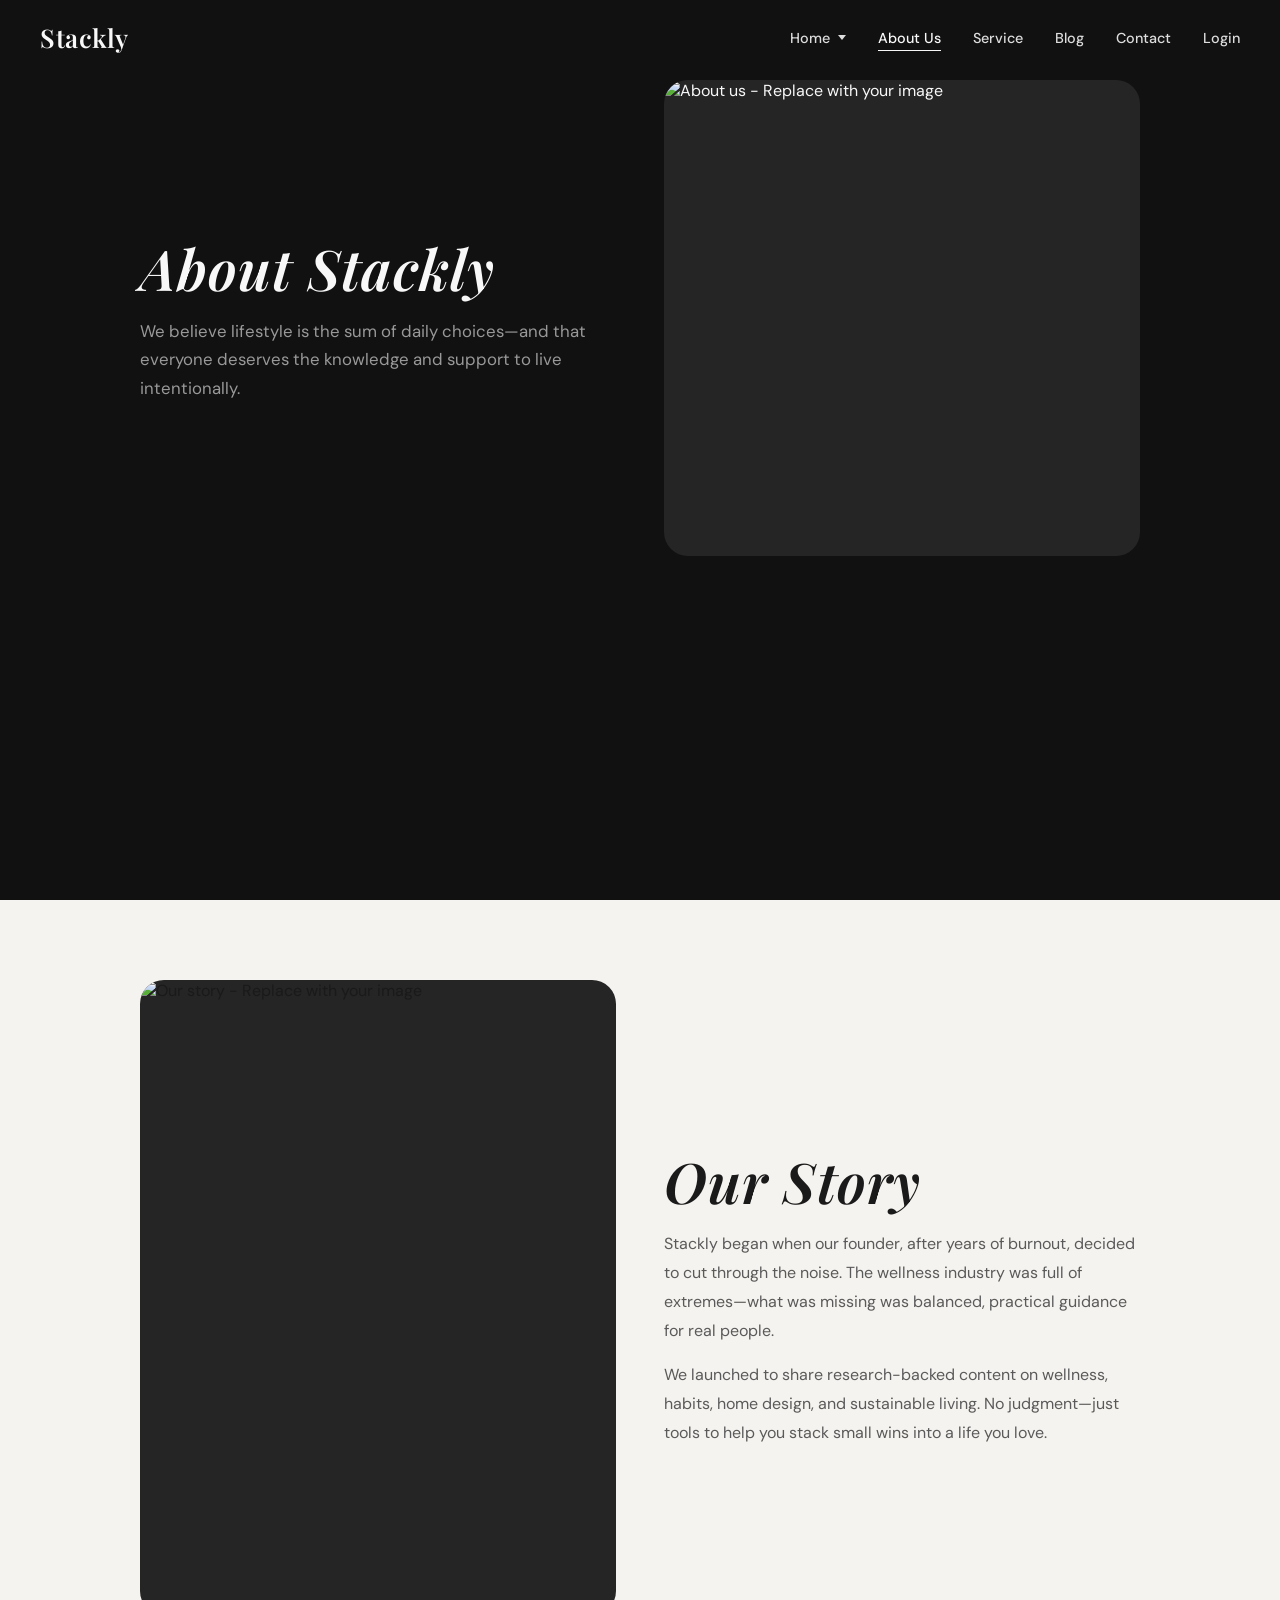
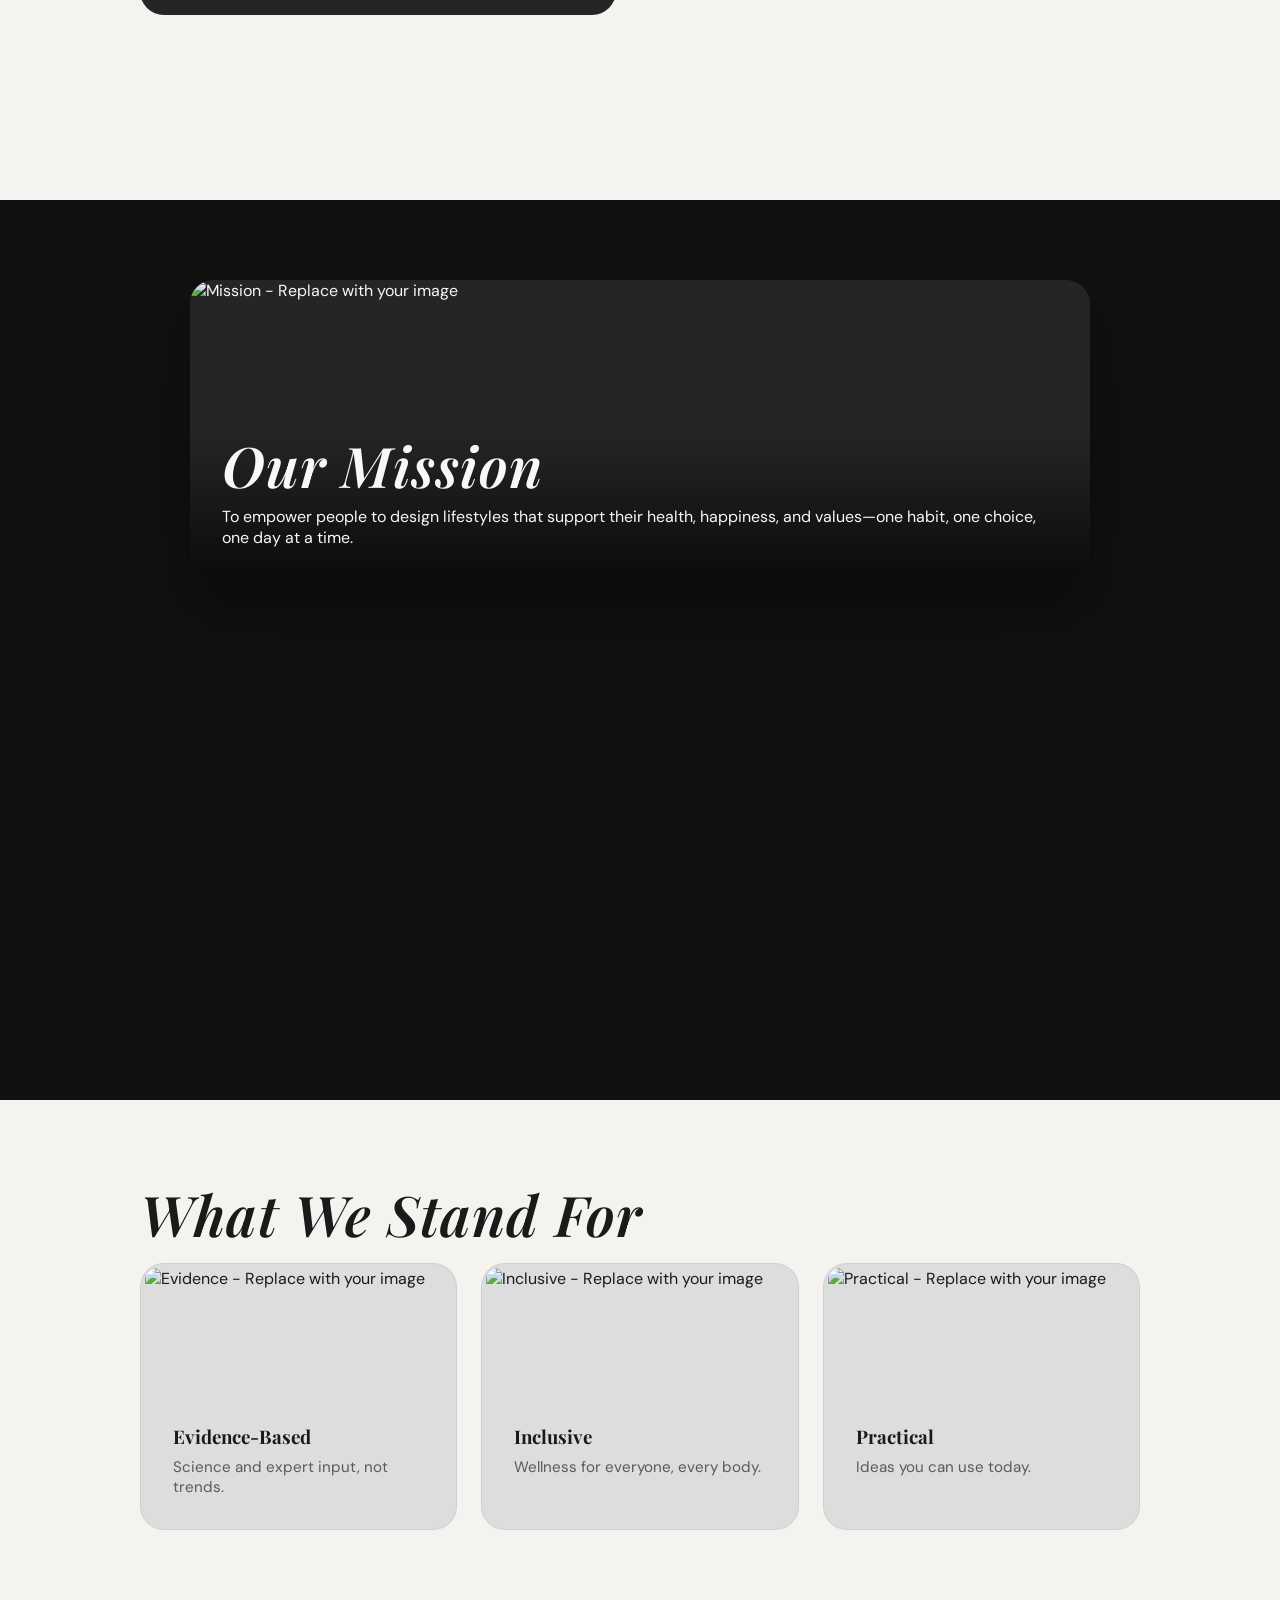
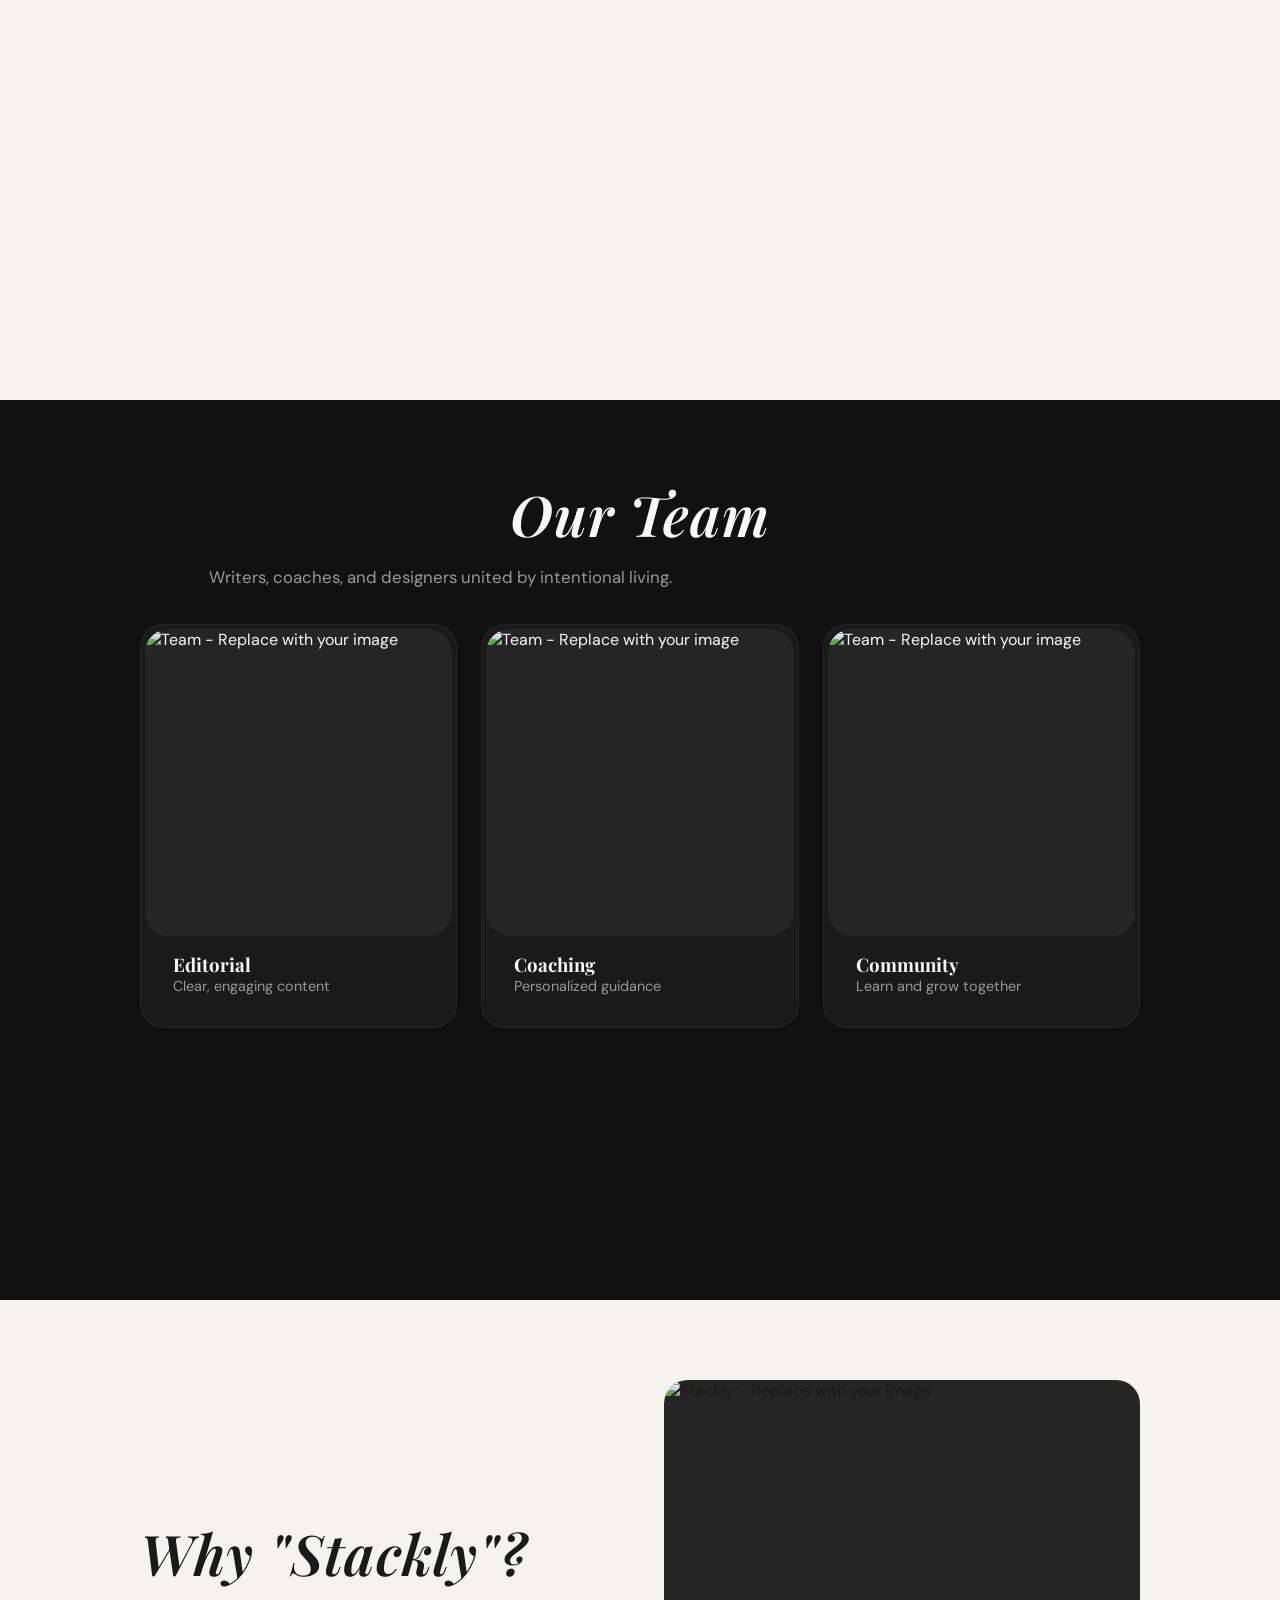
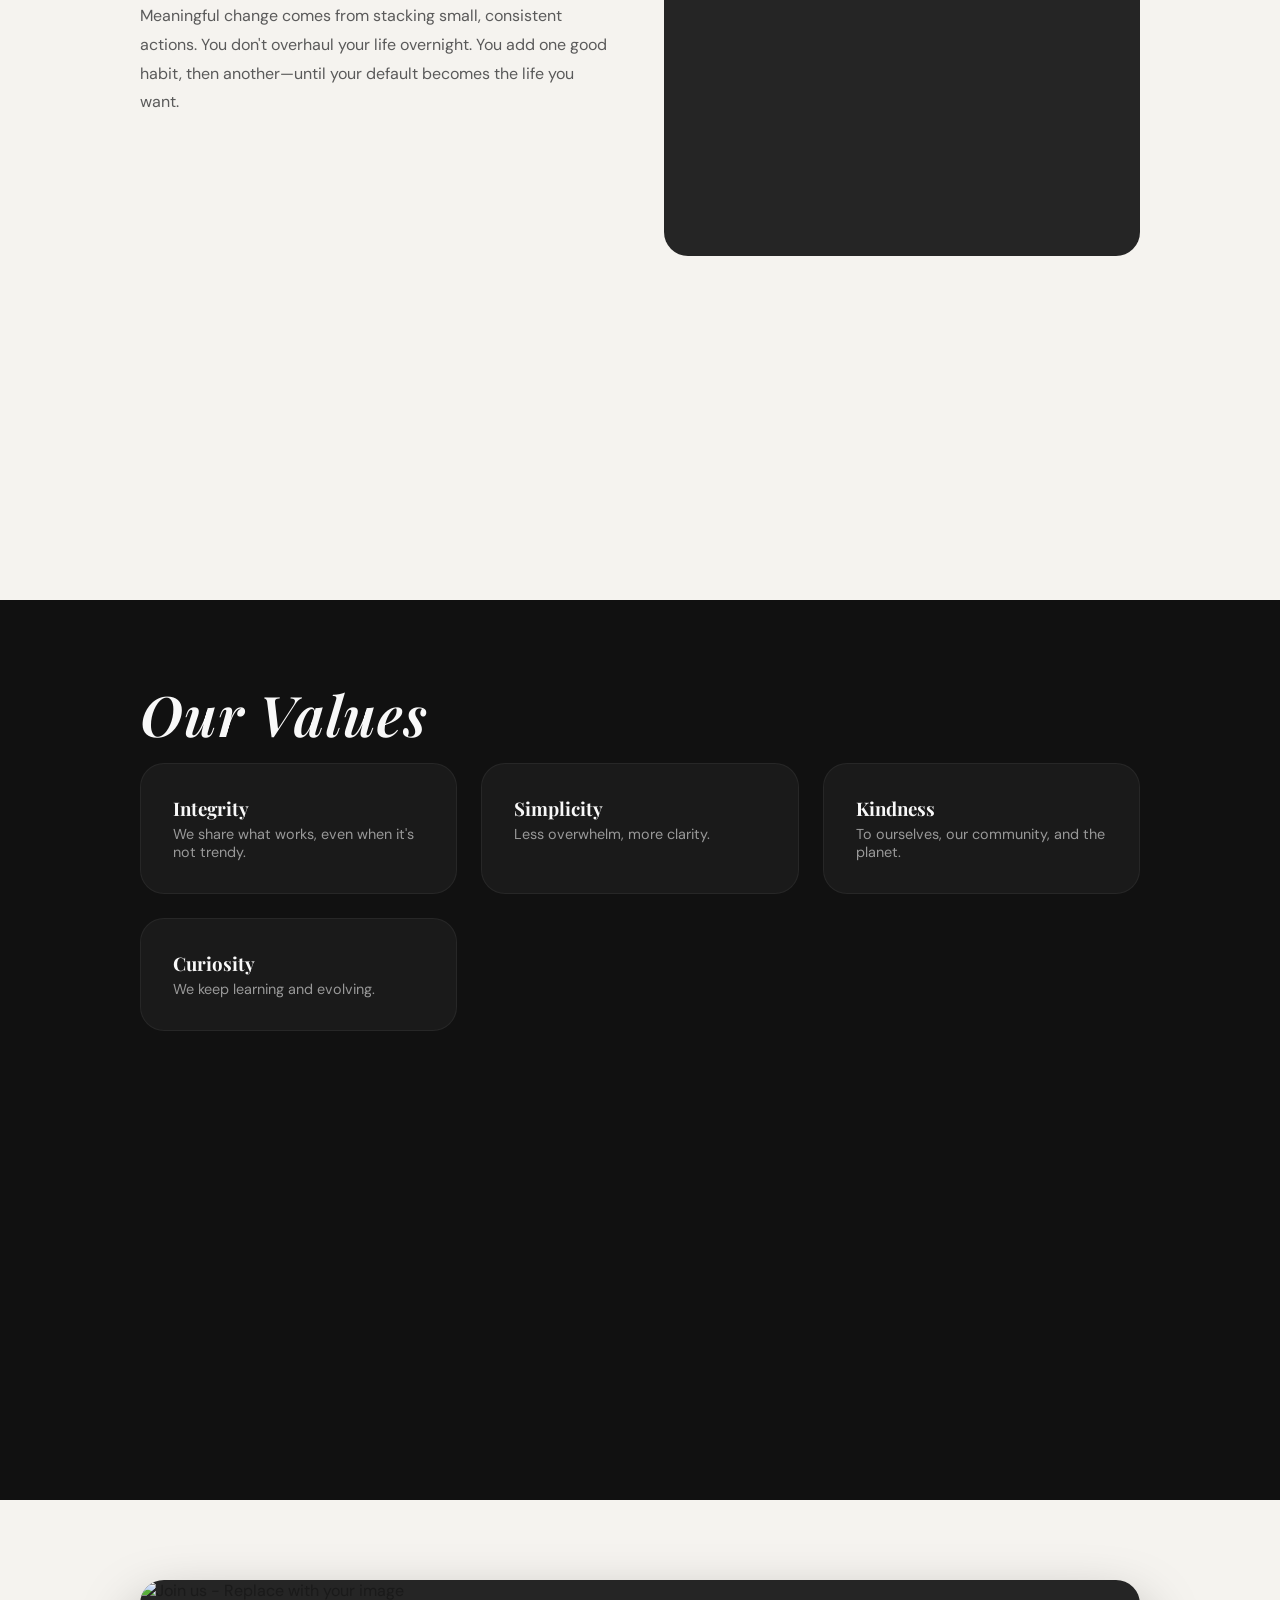
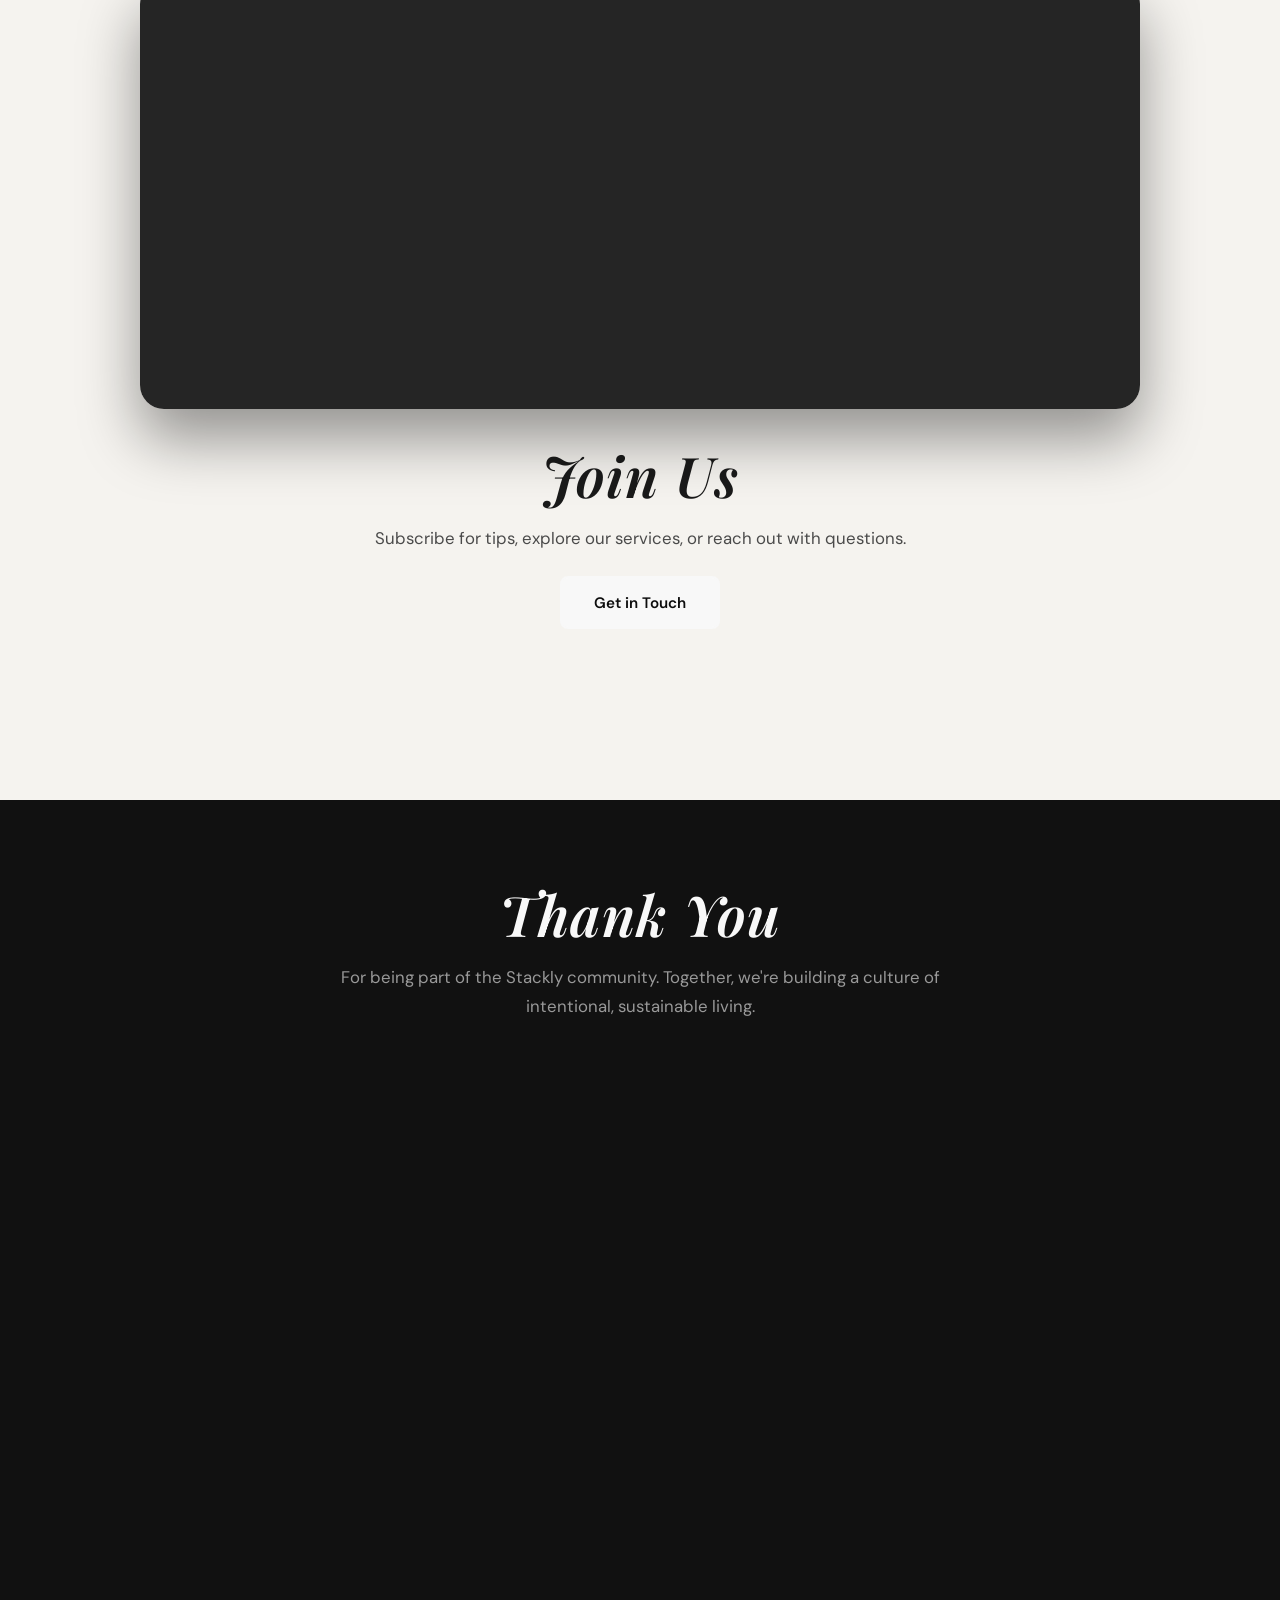
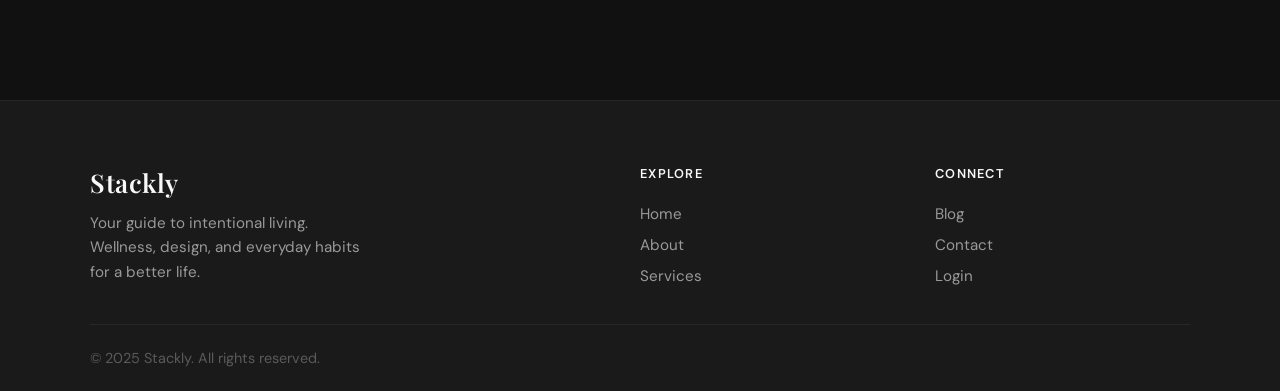
==== about-us.html @ d1541dc6 "first commit" ====
<!DOCTYPE html>
<html lang="en">
<head>
  <meta charset="UTF-8">
  <meta name="viewport" content="width=device-width, initial-scale=1.0">
  <title>About Us - Stackly</title>
  <link rel="stylesheet" href="css/styles.css">
</head>
<body class="page-about">
  <nav class="nav-wrapper">
    <div class="nav-container">
      <a href="index.html" class="logo">Stackly</a>
      <ul class="nav-links">
        <li class="nav-dropdown">
          <a href="index.html" class="dropdown-trigger">Home</a>
          <ul class="dropdown-menu">
            <li><a href="index.html">Home</a></li>
            <li><a href="home2.html">Home 2</a></li>
          </ul>
        </li>
        <li><a href="about-us.html">About Us</a></li>
        <li><a href="service.html">Service</a></li>
        <li><a href="blog.html">Blog</a></li>
        <li><a href="contact.html">Contact</a></li>
        <li><a href="login.html">Login</a></li>
      </ul>
      <div class="menu-toggle"><span></span><span></span><span></span></div>
    </div>
  </nav>

  <main>
    <section class="section-dark">
      <div class="container hero-with-img">
        <div class="reveal">
          <h1 class="section-title">About Stackly</h1>
          <p class="section-subtitle" style="margin-top: 1rem;">We believe lifestyle is the sum of daily choices—and that everyone deserves the knowledge and support to live intentionally.</p>
        </div>
        <div class="img-wrap reveal-right" style="aspect-ratio: 1;">
          <img src="https://picsum.photos/seed/stackly-about-hero/600/600" alt="About us - Replace with your image">
        </div>
      </div>
    </section>

    <section class="section-light">
      <div class="container split-img-left">
        <div class="img-wrap reveal-left" style="aspect-ratio: 3/4;">
          <img src="https://picsum.photos/seed/stackly-story/500/667" alt="Our story - Replace with your image">
        </div>
        <div class="split-content reveal-right">
          <h2 class="section-title">Our Story</h2>
          <p style="color: var(--gray-600); line-height: 1.8; margin-bottom: 1rem;">Stackly began when our founder, after years of burnout, decided to cut through the noise. The wellness industry was full of extremes—what was missing was balanced, practical guidance for real people.</p>
          <p style="color: var(--gray-600); line-height: 1.8;">We launched to share research-backed content on wellness, habits, home design, and sustainable living. No judgment—just tools to help you stack small wins into a life you love.</p>
        </div>
      </div>
    </section>

    <section class="section-dark">
      <div class="container reveal">
        <div class="img-wrap img-overlay featured-img" style="max-width: 900px; margin: 0 auto;">
          <img src="https://picsum.photos/seed/stackly-mission/1000/400" alt="Mission - Replace with your image" style="width: 100%; height: 300px; object-fit: cover;">
          <div class="overlay-text">
            <h2 class="section-title" style="margin-bottom: 0.5rem;">Our Mission</h2>
            <p>To empower people to design lifestyles that support their health, happiness, and values—one habit, one choice, one day at a time.</p>
          </div>
        </div>
      </div>
    </section>

    <section class="section-light">
      <div class="container reveal">
        <h2 class="section-title">What We Stand For</h2>
        <div class="grid stagger">
          <div class="card">
            <div class="card-img" style="height: 140px;"><img src="https://picsum.photos/seed/stackly-evidence/600/220" alt="Evidence - Replace with your image"></div>
            <h3 style="font-family: var(--font-display); margin-bottom: 0.5rem;">Evidence-Based</h3>
            <p style="color: var(--gray-600); font-size: 0.95rem;">Science and expert input, not trends.</p>
          </div>
          <div class="card">
            <div class="card-img" style="height: 140px;"><img src="https://picsum.photos/seed/stackly-inclusive/600/220" alt="Inclusive - Replace with your image"></div>
            <h3 style="font-family: var(--font-display); margin-bottom: 0.5rem;">Inclusive</h3>
            <p style="color: var(--gray-600); font-size: 0.95rem;">Wellness for everyone, every body.</p>
          </div>
          <div class="card">
            <div class="card-img" style="height: 140px;"><img src="https://picsum.photos/seed/stackly-practical/600/220" alt="Practical - Replace with your image"></div>
            <h3 style="font-family: var(--font-display); margin-bottom: 0.5rem;">Practical</h3>
            <p style="color: var(--gray-600); font-size: 0.95rem;">Ideas you can use today.</p>
          </div>
        </div>
      </div>
    </section>

    <section class="section-dark">
      <div class="container reveal">
        <h2 class="section-title" style="text-align: center;">Our Team</h2>
        <p class="section-subtitle" style="margin-bottom: 2rem; text-align: center;">Writers, coaches, and designers united by intentional living.</p>
        <div class="grid stagger">
          <div class="card">
            <div class="img-wrap" style="aspect-ratio: 1; margin: -1.75rem -1.75rem 1rem -1.75rem;"><img src="https://picsum.photos/seed/stackly-team1/400/400" alt="Team - Replace with your image"></div>
            <h3 style="font-family: var(--font-display);">Editorial</h3>
            <p style="color: var(--gray-400); font-size: 0.9rem;">Clear, engaging content</p>
          </div>
          <div class="card">
            <div class="img-wrap" style="aspect-ratio: 1; margin: -1.75rem -1.75rem 1rem -1.75rem;"><img src="https://picsum.photos/seed/stackly-team2/400/400" alt="Team - Replace with your image"></div>
            <h3 style="font-family: var(--font-display);">Coaching</h3>
            <p style="color: var(--gray-400); font-size: 0.9rem;">Personalized guidance</p>
          </div>
          <div class="card">
            <div class="img-wrap" style="aspect-ratio: 1; margin: -1.75rem -1.75rem 1rem -1.75rem;"><img src="https://picsum.photos/seed/stackly-team3/400/400" alt="Team - Replace with your image"></div>
            <h3 style="font-family: var(--font-display);">Community</h3>
            <p style="color: var(--gray-400); font-size: 0.9rem;">Learn and grow together</p>
          </div>
        </div>
      </div>
    </section>

    <section class="section-light">
      <div class="container split-img-right">
        <div class="reveal-left">
          <h2 class="section-title">Why "Stackly"?</h2>
          <p style="color: var(--gray-600); line-height: 1.8;">Meaningful change comes from stacking small, consistent actions. You don't overhaul your life overnight. You add one good habit, then another—until your default becomes the life you want.</p>
        </div>
        <div class="img-wrap reveal-right" style="aspect-ratio: 1;">
          <img src="https://picsum.photos/seed/stackly-name/500/500" alt="Stackly - Replace with your image">
        </div>
      </div>
    </section>

    <section class="section-dark">
      <div class="container reveal">
        <h2 class="section-title">Our Values</h2>
        <div class="grid stagger">
          <div class="card reveal-scale"><h3 style="font-family: var(--font-display); margin-bottom: 0.25rem;">Integrity</h3><p style="color: var(--gray-400); font-size: 0.9rem;">We share what works, even when it's not trendy.</p></div>
          <div class="card reveal-scale"><h3 style="font-family: var(--font-display); margin-bottom: 0.25rem;">Simplicity</h3><p style="color: var(--gray-400); font-size: 0.9rem;">Less overwhelm, more clarity.</p></div>
          <div class="card reveal-scale"><h3 style="font-family: var(--font-display); margin-bottom: 0.25rem;">Kindness</h3><p style="color: var(--gray-400); font-size: 0.9rem;">To ourselves, our community, and the planet.</p></div>
          <div class="card reveal-scale"><h3 style="font-family: var(--font-display); margin-bottom: 0.25rem;">Curiosity</h3><p style="color: var(--gray-400); font-size: 0.9rem;">We keep learning and evolving.</p></div>
        </div>
      </div>
    </section>

    <section class="section-light">
      <div class="container reveal">
        <div class="img-wrap featured-img reveal-scale" style="aspect-ratio: 21/9; margin-bottom: 2rem;">
          <img src="https://picsum.photos/seed/stackly-join/1200/500" alt="Join us - Replace with your image">
        </div>
        <h2 class="section-title" style="text-align: center;">Join Us</h2>
        <p class="section-subtitle" style="margin: 1rem auto 1.5rem; text-align: center;">Subscribe for tips, explore our services, or reach out with questions.</p>
        <div style="text-align: center;"><a href="contact.html" class="btn btn-primary anim-float">Get in Touch</a></div>
      </div>
    </section>

    <section class="section-dark">
      <div class="container reveal" style="text-align: center;">
        <h2 class="section-title">Thank You</h2>
        <p class="section-subtitle" style="margin: 1rem auto;">For being part of the Stackly community. Together, we're building a culture of intentional, sustainable living.</p>
      </div>
    </section>
  </main>

  <footer>
    <div class="footer-grid">
      <div class="footer-brand"><a href="index.html" class="logo">Stackly</a><p>Your guide to intentional living. Wellness, design, and everyday habits for a better life.</p></div>
      <div class="footer-links"><h4>Explore</h4><ul><li><a href="index.html">Home</a></li><li><a href="about-us.html">About</a></li><li><a href="service.html">Services</a></li></ul></div>
      <div class="footer-links"><h4>Connect</h4><ul><li><a href="blog.html">Blog</a></li><li><a href="contact.html">Contact</a></li><li><a href="login.html">Login</a></li></ul></div>
    </div>
    <div class="footer-bottom">&copy; 2025 Stackly. All rights reserved.</div>
  </footer>
  <script src="js/main.js"></script>
</body>
</html>
---- css/styles.css ----
/* Stackly Lifestyle - Black & White Theme */

@import url('https://fonts.googleapis.com/css2?family=DM+Sans:opsz,wght@9..40,300;9..40,400;9..40,500;9..40,600;9..40,700&family=Playfair+Display:wght@400;500;600;700&display=swap');

:root {
  --black: #0d0d0d;
  --white: #f8f8f8;
  --gray-900: #1a1a1a;
  --gray-800: #252525;
  --gray-600: #5a5a5a;
  --gray-400: #999;
  --gray-200: #ddd;
  --font-display: 'Playfair Display', serif;
  --font-body: 'DM Sans', sans-serif;
}

*, *::before, *::after { margin: 0; padding: 0; box-sizing: border-box; }
html { scroll-behavior: smooth; }
body { font-family: var(--font-body); background: var(--black); color: var(--white); overflow-x: hidden; }

/* Navigation */
.nav-wrapper {
  position: fixed;
  top: 0; left: 0; right: 0;
  z-index: 1000;
  padding: 1.25rem 2rem;
  transition: all 0.4s ease;
  background: transparent;
}
.nav-wrapper.scrolled { background: rgba(13,13,13,0.95); backdrop-filter: blur(16px); border-bottom: 1px solid rgba(255,255,255,0.06); }
.nav-container { max-width: 1200px; margin: 0 auto; display: flex; justify-content: space-between; align-items: center; }
.logo { font-family: var(--font-display); font-size: 1.6rem; font-weight: 600; color: var(--white); text-decoration: none; letter-spacing: 0.02em; }
.nav-links { display: flex; gap: 2rem; list-style: none; }
.nav-links { align-items: center; }
.nav-links > li { position: relative; }
.nav-links a { color: var(--gray-200); text-decoration: none; font-size: 0.9rem; font-weight: 500; position: relative; transition: color 0.3s; display: inline-flex; align-items: center; gap: 0.3rem; }
.nav-links a:hover, .nav-links a.active { color: var(--white); }
.nav-links > li > a:not(.dropdown-trigger)::after { content: ''; position: absolute; bottom: -4px; left: 0; width: 0; height: 1px; background: var(--white); transition: width 0.3s; }
.nav-links > li > a:not(.dropdown-trigger):hover::after, .nav-links > li > a:not(.dropdown-trigger).active::after { width: 100%; }
.dropdown-trigger::after { content: ''; width: 0; height: 0; border-left: 4px solid transparent; border-right: 4px solid transparent; border-top: 5px solid currentColor; margin-left: 0.2rem; flex-shrink: 0; }
.nav-dropdown .dropdown-menu { position: absolute; top: 100%; left: 0; margin-top: 0.5rem; min-width: 160px; background: var(--gray-900); border-radius: 8px; border: 1px solid rgba(255,255,255,0.08); padding: 0.5rem 0; list-style: none; opacity: 0; visibility: hidden; transform: translateY(-10px); transition: all 0.3s ease; }
.nav-dropdown:hover .dropdown-menu { opacity: 1; visibility: visible; transform: translateY(0); }
.nav-dropdown .dropdown-menu a { padding: 0.6rem 1.25rem; display: block; white-space: nowrap; }
.nav-dropdown .dropdown-menu a::after { display: none; }
.nav-dropdown .dropdown-menu a:hover { background: rgba(255,255,255,0.05); }
.menu-toggle { display: none; flex-direction: column; gap: 5px; cursor: pointer; padding: 8px; }
.menu-toggle span { width: 24px; height: 2px; background: var(--white); transition: all 0.3s; }
.menu-toggle.active span:nth-child(1) { transform: rotate(45deg) translate(5px, 5px); }
.menu-toggle.active span:nth-child(2) { opacity: 0; }
.menu-toggle.active span:nth-child(3) { transform: rotate(-45deg) translate(5px, -5px); }

/* Sections */
section { min-height: 100vh; padding: 5rem 1.5rem; position: relative; overflow: hidden; }
.section-dark { background: var(--black); color: var(--white); }
.section-light { background: var(--white); color: var(--black); }
.section-title { font-family: var(--font-display); font-size: clamp(2rem, 5vw, 3.5rem); font-weight: 600; line-height: 1.2; margin-bottom: 1rem; letter-spacing: -0.02em; }
.section-subtitle { font-size: 1.05rem; color: var(--gray-400); line-height: 1.7; max-width: 600px; }
.section-light .section-subtitle { color: var(--gray-600); }
.container { max-width: 1100px; margin: 0 auto; }

/* Animations */
.reveal { opacity: 0; transform: translateY(40px); transition: opacity 0.7s ease, transform 0.7s ease; }
.reveal.visible { opacity: 1; transform: translateY(0); }
.stagger > * { opacity: 0; transform: translateY(30px); animation: staggerIn 0.6s ease forwards; }
.stagger.visible > *:nth-child(1) { animation-delay: 0.1s; } .stagger.visible > *:nth-child(2) { animation-delay: 0.2s; }
.stagger.visible > *:nth-child(3) { animation-delay: 0.3s; } .stagger.visible > *:nth-child(4) { animation-delay: 0.4s; }
.stagger.visible > *:nth-child(5) { animation-delay: 0.5s; } .stagger.visible > *:nth-child(6) { animation-delay: 0.6s; }
@keyframes staggerIn { to { opacity: 1; transform: translateY(0); } }
@keyframes fadeIn { from { opacity: 0; } to { opacity: 1; } }
@keyframes slideUp { from { transform: translateY(60px); opacity: 0; } to { transform: translateY(0); opacity: 1; } }
@keyframes slideLeft { from { transform: translateX(40px); opacity: 0; } to { transform: translateX(0); opacity: 1; } }
@keyframes slideRight { from { transform: translateX(-40px); opacity: 0; } to { transform: translateX(0); opacity: 1; } }
@keyframes scaleIn { from { transform: scale(0.9); opacity: 0; } to { transform: scale(1); opacity: 1; } }
@keyframes float { 0%, 100% { transform: translateY(0); } 50% { transform: translateY(-10px); } }
@keyframes pulse { 0%, 100% { opacity: 1; } 50% { opacity: 0.7; } }
@keyframes shimmer { 0% { background-position: -200% 0; } 100% { background-position: 200% 0; } }

.anim-fade { animation: fadeIn 0.8s ease forwards; }
.anim-slide-up { animation: slideUp 0.8s ease forwards; }
.anim-slide-left { animation: slideLeft 0.8s ease forwards; }
.anim-slide-right { animation: slideRight 0.8s ease forwards; }
.anim-scale { animation: scaleIn 0.6s ease forwards; }
.anim-float { animation: float 4s ease-in-out infinite; }
.anim-pulse { animation: pulse 2s ease-in-out infinite; }

.reveal-left { opacity: 0; transform: translateX(-50px); transition: opacity 0.7s ease, transform 0.7s ease; }
.reveal-left.visible { opacity: 1; transform: translateX(0); }
.reveal-right { opacity: 0; transform: translateX(50px); transition: opacity 0.7s ease, transform 0.7s ease; }
.reveal-right.visible { opacity: 1; transform: translateX(0); }
.reveal-scale { opacity: 0; transform: scale(0.95); transition: opacity 0.7s ease, transform 0.7s ease; }
.reveal-scale.visible { opacity: 1; transform: scale(1); }

.card { background: var(--gray-900); border-radius: 12px; padding: 1.75rem; border: 1px solid rgba(255,255,255,0.06); transition: transform 0.4s cubic-bezier(0.34, 1.56, 0.64, 1), box-shadow 0.4s; overflow: hidden; }
.card:hover { transform: translateY(-8px) scale(1.02); box-shadow: 0 25px 50px rgba(0,0,0,0.35); }
.section-light .card { background: var(--gray-200); border-color: rgba(0,0,0,0.06); }
.section-light .card:hover { box-shadow: 0 25px 50px rgba(0,0,0,0.1); }
.grid { display: grid; grid-template-columns: repeat(auto-fit, minmax(260px, 1fr)); gap: 1.5rem; }

/* Image styles */
.img-wrap { overflow: hidden; border-radius: 12px; position: relative; }
.img-wrap img { width: 100%; height: 100%; object-fit: cover; display: block; transition: transform 0.6s cubic-bezier(0.34, 1.56, 0.64, 1); background: var(--gray-800); }
.img-wrap:hover img { transform: scale(1.08); }
.card-img { height: 200px; overflow: hidden; border-radius: 12px 12px 0 0; margin: -1.75rem -1.75rem 1rem -1.75rem; }
.card-img img { width: 100%; height: 100%; object-fit: cover; transition: transform 0.6s ease; }
.card:hover .card-img img { transform: scale(1.1); }
.img-overlay { position: relative; }
.img-overlay::after { content: ''; position: absolute; inset: 0; background: linear-gradient(to top, rgba(0,0,0,0.7) 0%, transparent 50%); }
.img-overlay .overlay-text { position: absolute; bottom: 0; left: 0; right: 0; padding: 2rem; z-index: 1; color: var(--white); }

/* Page-specific layouts */
.hero-with-img { display: grid; grid-template-columns: 1fr 1fr; gap: 3rem; align-items: center; }
.split-img-right { display: grid; grid-template-columns: 1fr 1fr; gap: 3rem; align-items: center; }
.split-img-left { display: grid; grid-template-columns: 1fr 1fr; gap: 3rem; align-items: center; }
.split-img-left .img-wrap { order: 1; }
.split-img-left .split-content { order: 2; }
.page-hero { padding: 0 !important; min-height: 100vh; }
.page-hero .hero-full { position: relative; min-height: 100vh; display: flex; align-items: flex-end; padding: 0 1.5rem 0; }
.page-hero .container { padding-bottom: 4rem; }
.hero-full .hero-bg { position: absolute; inset: 0; }
.hero-full .hero-bg img { width: 100%; height: 100%; object-fit: cover; }
.hero-full .hero-content { position: relative; z-index: 2; }
.masonry { column-count: 2; column-gap: 1.5rem; }
.masonry-item { break-inside: avoid; margin-bottom: 1.5rem; }
.bento-grid { display: grid; grid-template-columns: repeat(3, 1fr); grid-template-rows: auto auto; gap: 1rem; }
.bento-grid .span-2 { grid-column: span 2; }
.bento-grid .span-row-2 { grid-row: span 2; }
.featured-img { border-radius: 16px; overflow: hidden; box-shadow: 0 30px 60px rgba(0,0,0,0.4); }

/* Decorative */
.accent-line { width: 60px; height: 3px; background: var(--white); margin-bottom: 1rem; }
.section-light .accent-line { background: var(--black); }
.badge { display: inline-block; padding: 0.4rem 1rem; background: rgba(255,255,255,0.1); border-radius: 50px; font-size: 0.8rem; letter-spacing: 0.1em; text-transform: uppercase; margin-bottom: 1rem; }
.section-light .badge { background: rgba(0,0,0,0.08); }

/* ========== PAGE-SPECIFIC STYLES - Each page gets unique look ========== */

/* Home - Bold diagonal accents, warm light sections */
body.page-home .section-light { background: linear-gradient(135deg, #fafafa 0%, #f0f0f0 100%); }
body.page-home .section-dark { background: linear-gradient(180deg, #0d0d0d 0%, #141414 100%); }
body.page-home .card { border-left: 4px solid var(--white); }
body.page-home .section-light .card { border-left-color: var(--black); }
body.page-home .img-wrap { border-radius: 20px; box-shadow: 0 15px 40px rgba(0,0,0,0.2); }

/* Home 2 - Editorial, stark contrast, sharp edges */
body.page-home2 .section-dark { background: #000; }
body.page-home2 .section-light { background: #fff; color: #000; }
body.page-home2 .card { border-radius: 4px; border: 2px solid rgba(255,255,255,0.15); }
body.page-home2 .section-light .card { border-color: rgba(0,0,0,0.1); }
body.page-home2 .section-title { text-transform: uppercase; letter-spacing: 0.15em; font-size: clamp(1.5rem, 3vw, 2.5rem); }
body.page-home2 .img-wrap { border-radius: 4px; }
body.page-home2 .badge { border-radius: 4px; }

/* About - Warm cream tones, soft rounded, magazine feel */
body.page-about .section-dark { background: #111; }
body.page-about .section-light { background: #f5f3ef; color: #1a1a1a; }
body.page-about .section-light .section-subtitle, body.page-about .section-light p { color: #4a4a4a; }
body.page-about .card { border-radius: 24px; padding: 2rem; }
body.page-about .img-wrap { border-radius: 24px; }
body.page-about .section-title { font-style: italic; letter-spacing: 0.02em; }
body.page-about .container { max-width: 1000px; }

/* Service - Professional, sharp corners, structured grid */
body.page-service .section-dark { background: #0a0a0a; }
body.page-service .section-light { background: #f8f8f8; }
body.page-service .card { border-radius: 0; border: 1px solid rgba(255,255,255,0.2); }
body.page-service .section-light .card { border-color: #e0e0e0; }
body.page-service .section-title { letter-spacing: -0.04em; font-weight: 700; }
body.page-service .img-wrap { border-radius: 0; }
body.page-service .btn { border-radius: 0; }

/* Blog - Magazine layout, mixed card sizes, editorial */
body.page-blog .section-dark { background: #0f0f0f; }
body.page-blog .section-light { background: #fafafa; }
body.page-blog .card { border-radius: 8px; box-shadow: 0 4px 20px rgba(0,0,0,0.06); }
body.page-blog .section-dark .card { box-shadow: 0 4px 20px rgba(0,0,0,0.3); }
body.page-blog .masonry-item .card { border-radius: 16px; }
body.page-blog .section-title { border-bottom: 3px solid currentColor; padding-bottom: 0.5rem; display: inline-block; }
body.page-blog .badge { border: 1px solid currentColor; background: transparent; }

/* Contact - Friendly, soft, rounded everything */
body.page-contact .section-dark { background: linear-gradient(180deg, #0d0d0d 0%, #181818 100%); }
body.page-contact .section-light { background: linear-gradient(180deg, #fefefe 0%, #f5f5f5 100%); }
body.page-contact .card { border-radius: 20px; padding: 2rem; }
body.page-contact .img-wrap { border-radius: 20px; }
body.page-contact .btn { border-radius: 50px; padding: 1rem 2.5rem; }
body.page-contact input, body.page-contact textarea { border-radius: 16px; }
body.page-contact .section-title { font-weight: 500; }

/* Login - Minimal, lots of white space, focused */
body.page-login .section-dark { background: #000; }
body.page-login .section-light { background: #fff; }
body.page-login section { min-height: auto; padding: 4rem 1.5rem; }
body.page-login .card { border-radius: 12px; border: none; box-shadow: 0 0 0 1px rgba(255,255,255,0.1); }
body.page-login .section-title { font-size: clamp(1.75rem, 4vw, 2.5rem); }
body.page-login .container { max-width: 900px; }

/* Sign-up - Fresh, inviting, distinct from login */
body.page-signup .section-dark { background: linear-gradient(135deg, #0d0d0d 0%, #1a1a1a 100%); }
body.page-signup .section-light { background: #f8faf8; }
body.page-signup .card { border-radius: 16px; border: 2px dashed rgba(255,255,255,0.2); }
body.page-signup .section-light .card { border-color: rgba(0,0,0,0.1); border-style: solid; }
body.page-signup .badge { background: rgba(255,255,255,0.2); }
body.page-signup .btn { border-radius: 12px; }

.btn { display: inline-block; padding: 0.9rem 2rem; font-family: var(--font-body); font-weight: 600; font-size: 0.95rem; text-decoration: none; border-radius: 8px; transition: all 0.3s; cursor: pointer; border: 2px solid transparent; }
.btn-primary { background: var(--white); color: var(--black); border-color: var(--white); }
.btn-primary:hover { background: transparent; color: var(--white); }
.btn-outline { background: transparent; color: var(--white); border-color: var(--white); }
.btn-outline:hover { background: var(--white); color: var(--black); }
.section-light .btn-outline { color: var(--black); border-color: var(--black); }
.section-light .btn-outline:hover { background: var(--black); color: var(--white); }

input, textarea { width: 100%; padding: 1rem 1.25rem; font-family: var(--font-body); font-size: 1rem; background: var(--gray-900); border: 2px solid rgba(255,255,255,0.1); border-radius: 8px; color: var(--white); transition: border-color 0.3s; }
input:focus, textarea:focus { outline: none; border-color: var(--white); }
textarea { min-height: 140px; resize: vertical; }
.section-light input, .section-light textarea { background: var(--gray-200); border-color: var(--gray-400); color: var(--black); }
.section-light input:focus, .section-light textarea:focus { border-color: var(--black); }

/* Footer */
footer { background: var(--gray-900); padding: 4rem 1.5rem 1.5rem; border-top: 1px solid rgba(255,255,255,0.06); }
.footer-grid { display: grid; grid-template-columns: 2fr 1fr 1fr; gap: 2.5rem; max-width: 1100px; margin: 0 auto 2rem; }
.footer-brand .logo { display: inline-block; margin-bottom: 0.75rem; }
.footer-brand p { color: var(--gray-400); max-width: 280px; line-height: 1.6; font-size: 0.95rem; }
.footer-links h4 { font-size: 0.8rem; font-weight: 600; letter-spacing: 0.1em; text-transform: uppercase; margin-bottom: 1rem; color: var(--white); }
.footer-links ul { list-style: none; }
.footer-links a { color: var(--gray-400); text-decoration: none; padding: 0.35rem 0; display: block; font-size: 0.95rem; transition: color 0.3s; }
.footer-links a:hover { color: var(--white); }
.footer-bottom { max-width: 1100px; margin: 0 auto; padding-top: 1.5rem; border-top: 1px solid rgba(255,255,255,0.06); color: var(--gray-600); font-size: 0.9rem; }

/* Scroll progress */
.scroll-progress { position: fixed; top: 0; left: 0; height: 3px; background: var(--white); z-index: 1001; transform-origin: left; }

.form-row { display: grid; grid-template-columns: 1fr 1fr; gap: 1rem; margin-bottom: 1rem; }

/* Media Queries - 320px up */
@media (max-width: 768px) {
  .nav-links { position: fixed; top: 0; right: -100%; width: 75%; max-width: 300px; height: 100vh; background: var(--gray-900); flex-direction: column; padding: 5rem 1.5rem 1.5rem; gap: 0; align-items: stretch; transition: right 0.4s; overflow-y: auto; }
  .nav-links.active { right: 0; }
  .nav-dropdown .dropdown-menu { position: static; opacity: 1; visibility: visible; transform: none; margin: 0; padding: 0 0 0 1rem; margin-top: 0.5rem; background: transparent; border: none; border-left: 2px solid rgba(255,255,255,0.2); display: none; }
  .nav-dropdown.open .dropdown-menu { display: block; }
  .dropdown-trigger::after { transition: transform 0.3s; }
  .nav-dropdown.open .dropdown-trigger::after { transform: rotate(180deg); }
  .nav-dropdown .dropdown-trigger { cursor: pointer; }
  .menu-toggle { display: flex; z-index: 1001; }
  .nav-wrapper { padding: 1rem 1.25rem; }
  section { padding: 4rem 1rem; }
  .footer-grid { grid-template-columns: 1fr; gap: 2rem; }
  .form-row { grid-template-columns: 1fr; }
  .hero-with-img, .split-img-right, .split-img-left { grid-template-columns: 1fr; }
  .split-img-left .img-wrap, .split-img-left .split-content { order: unset; }
  .bento-grid { grid-template-columns: 1fr; }
  .bento-grid .span-2, .bento-grid .span-row-2 { grid-column: unset; grid-row: unset; }
  .masonry { column-count: 1; }
}
@media (max-width: 480px) {
  .section-title { font-size: 1.75rem; }
  .grid { grid-template-columns: 1fr; }
}
@media (min-width: 320px) and (max-width: 374px) {
  .nav-wrapper { padding: 0.75rem 1rem; }
  .section-title { font-size: 1.6rem; }
}
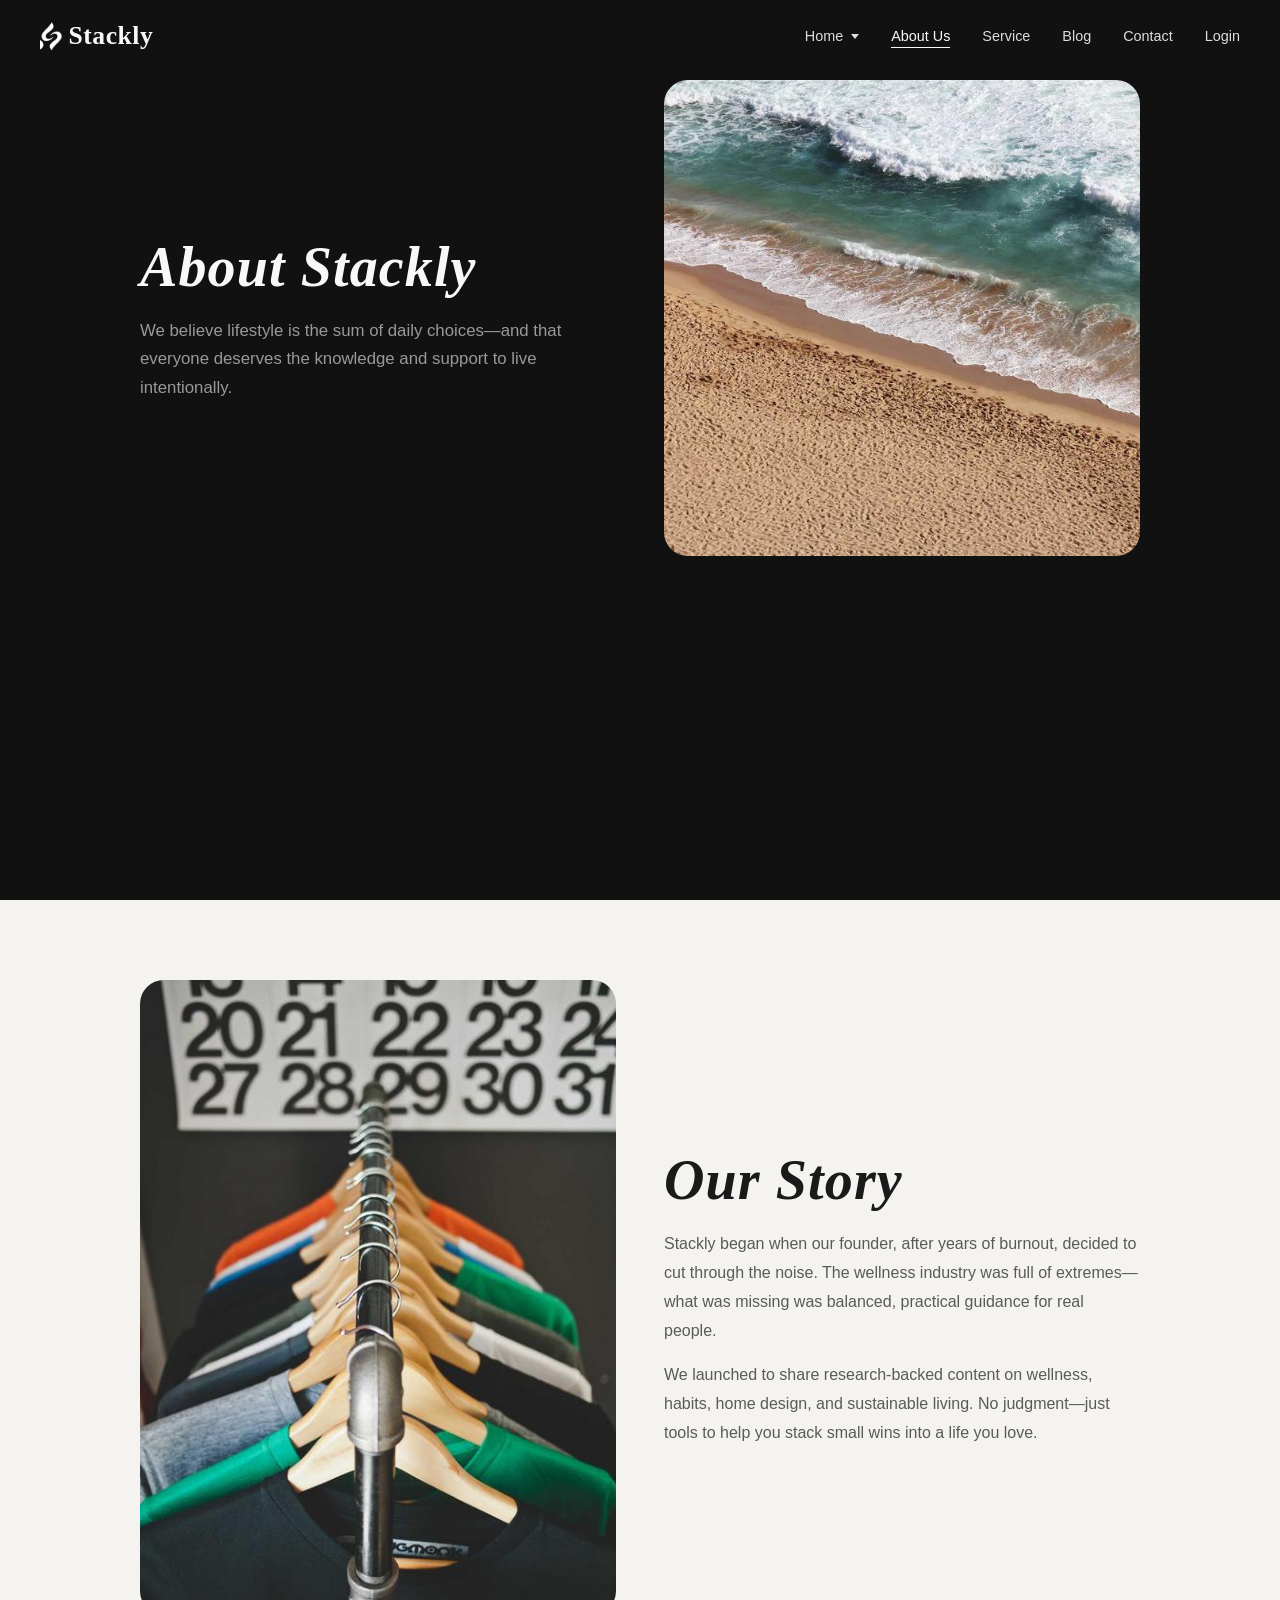
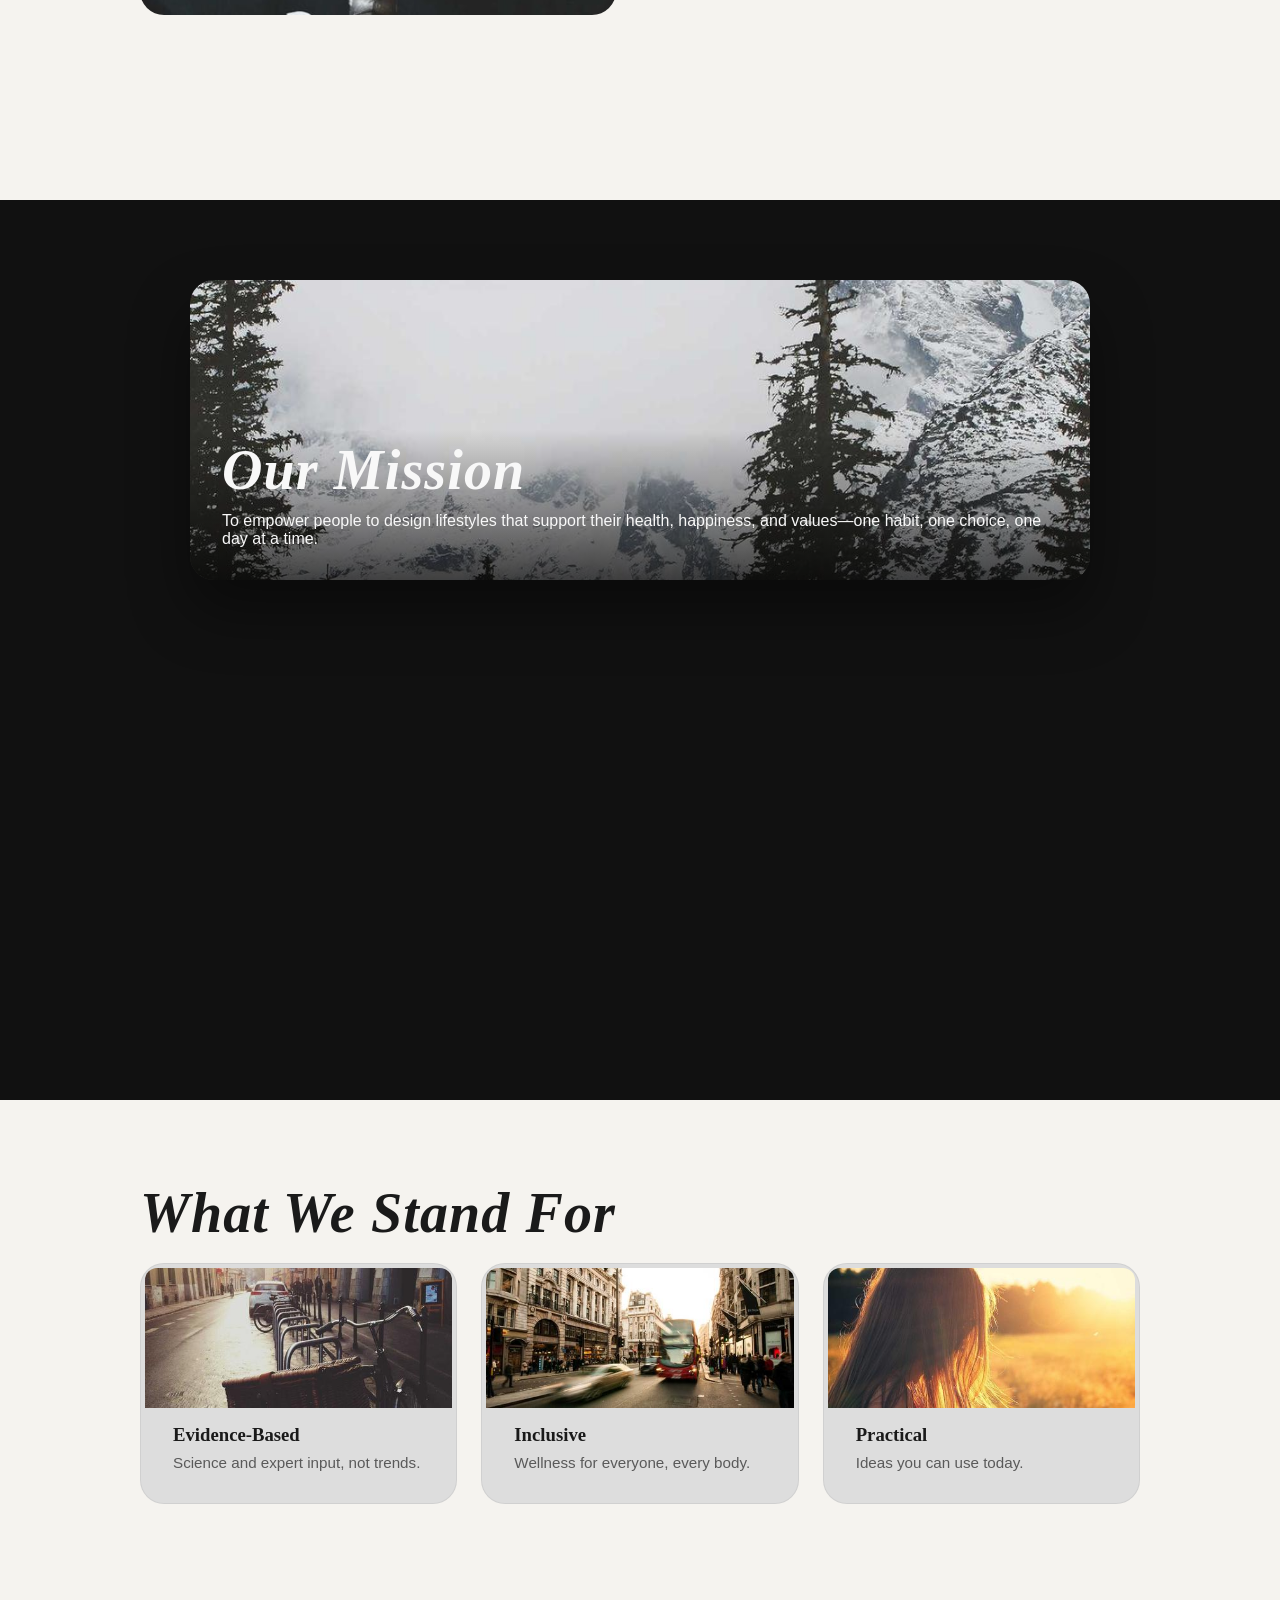
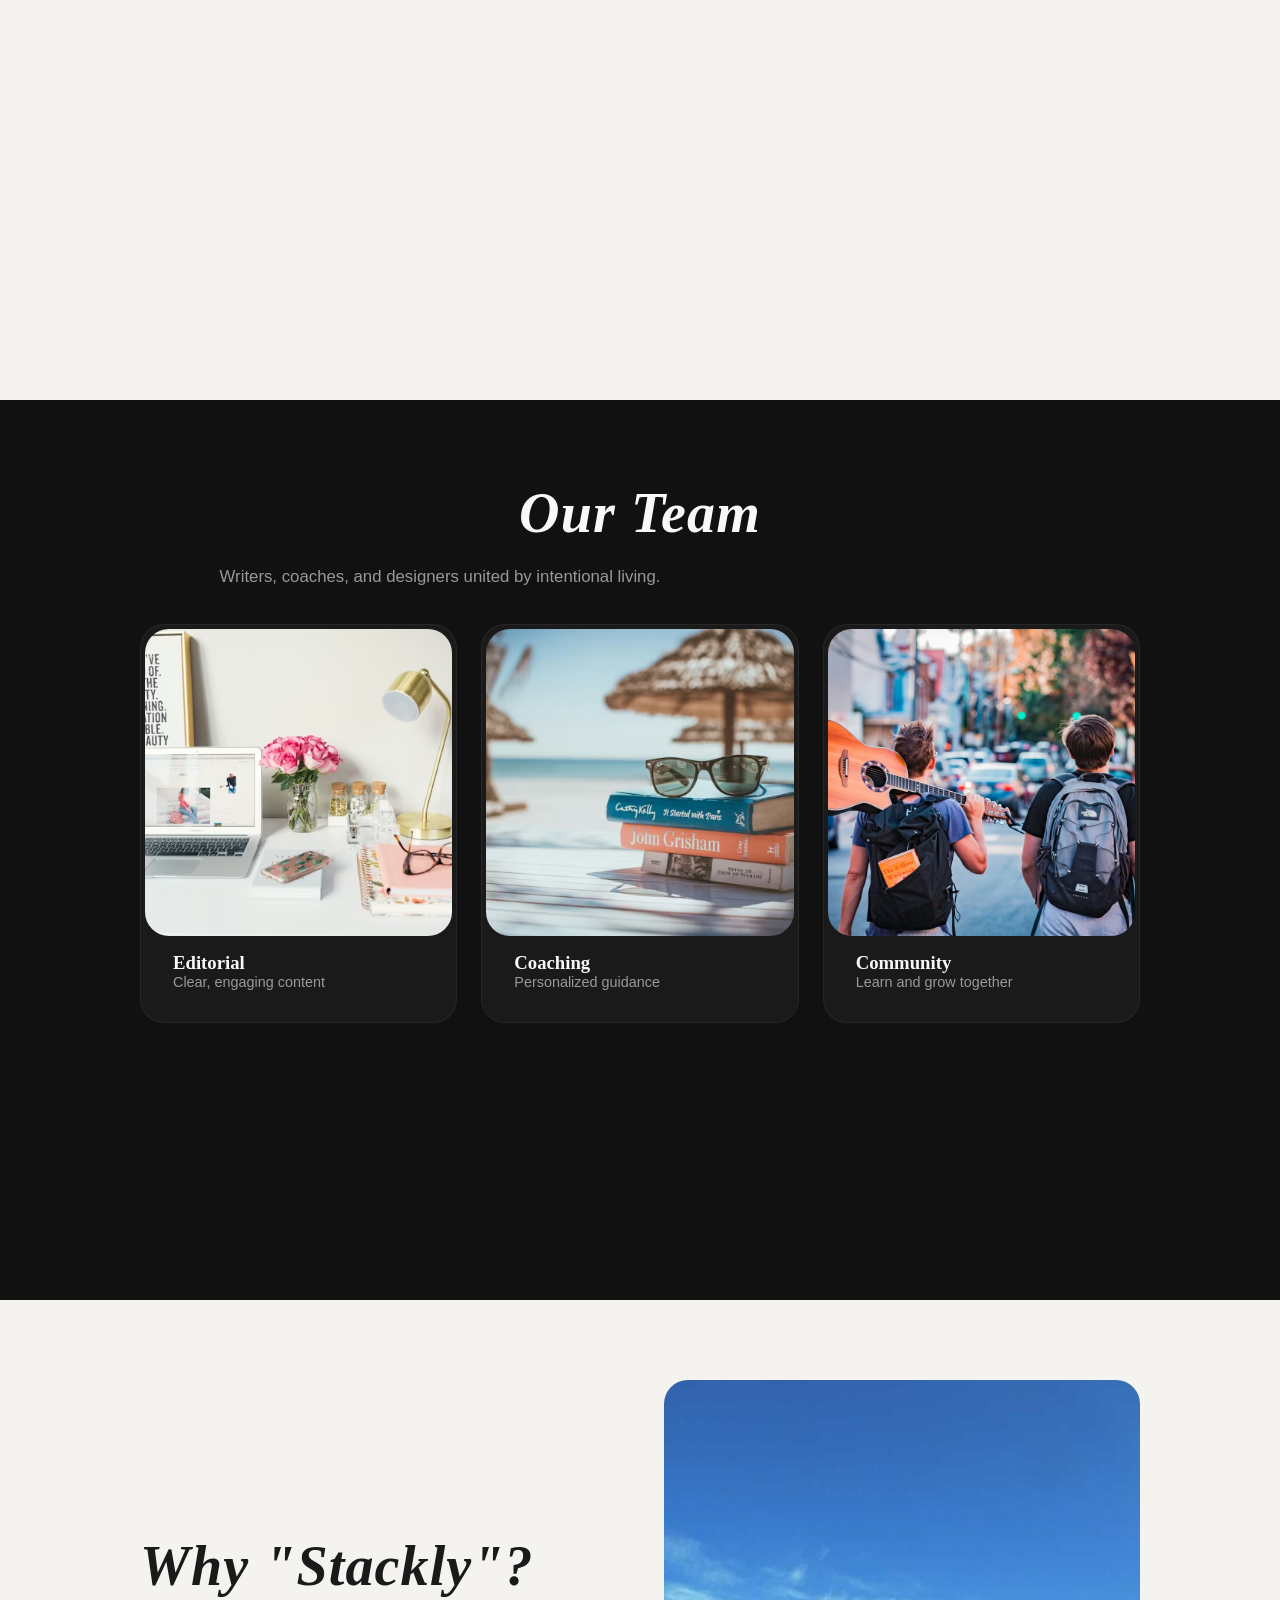
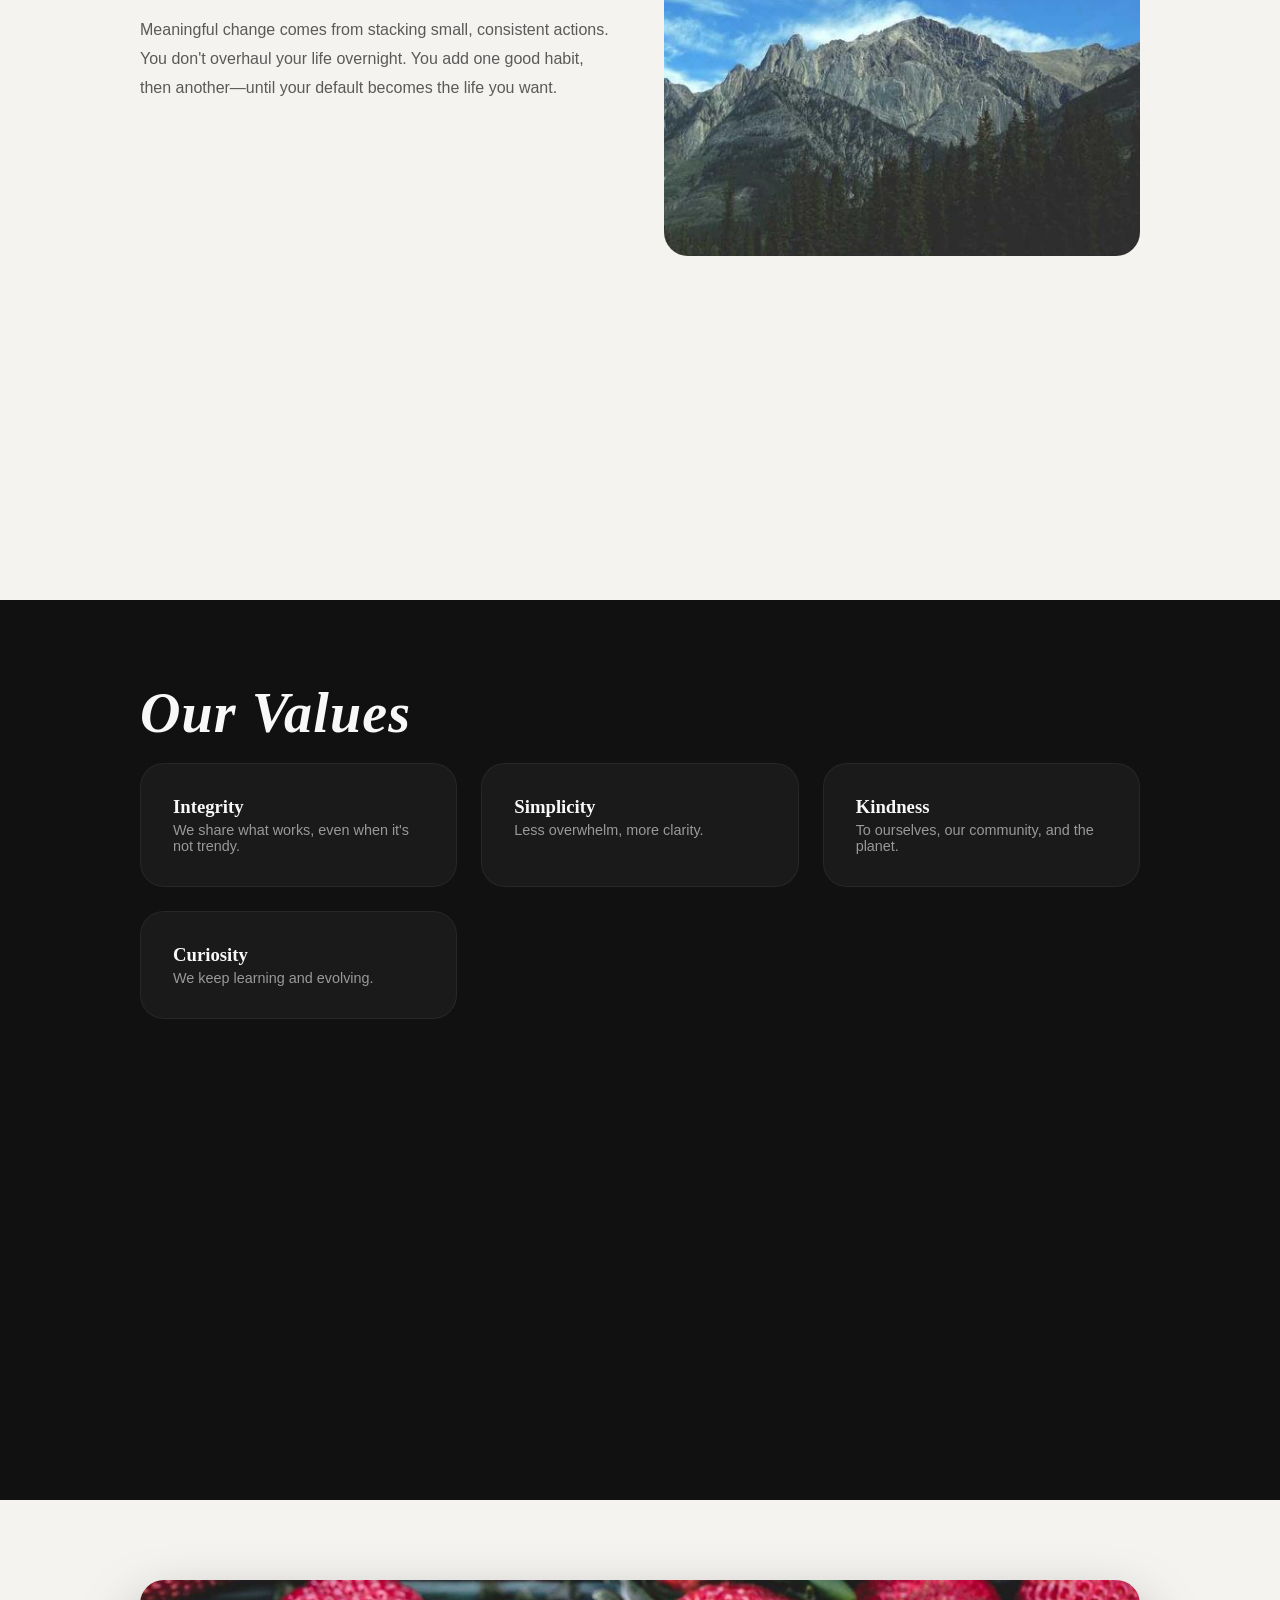
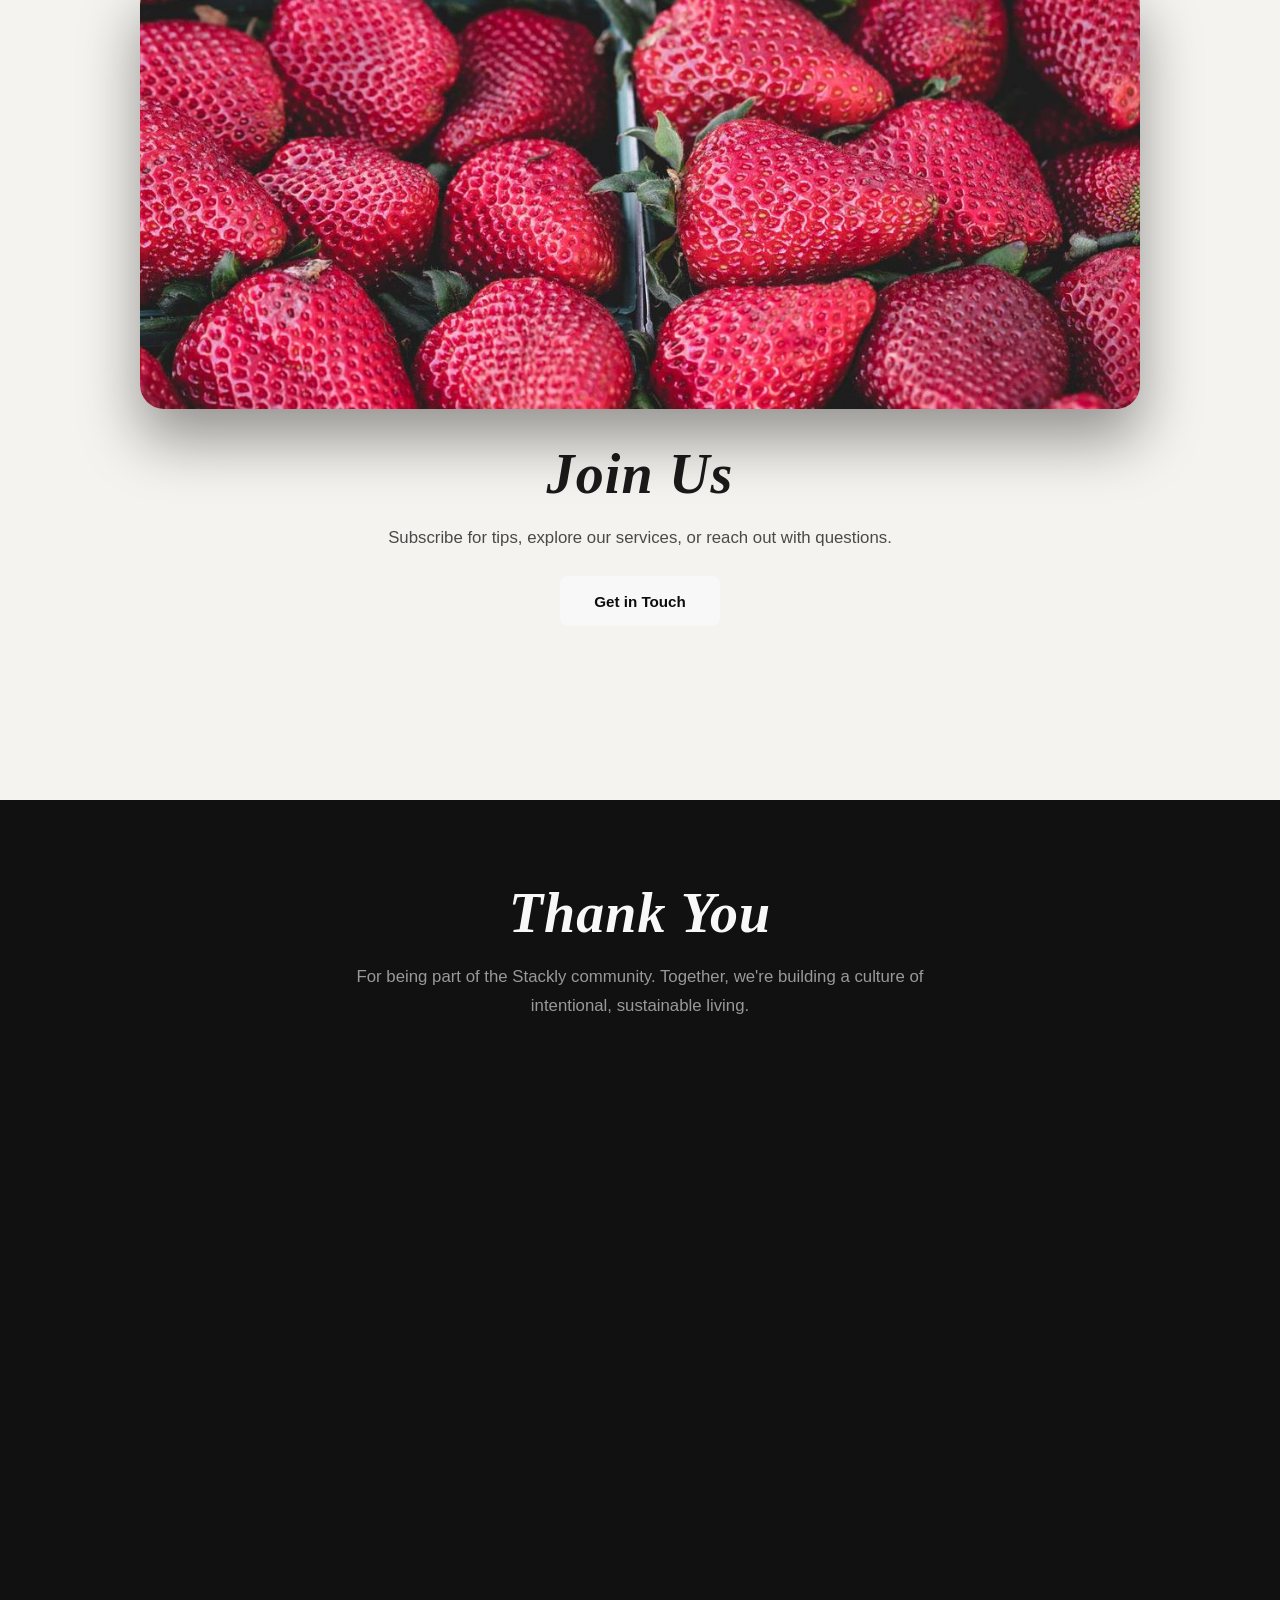
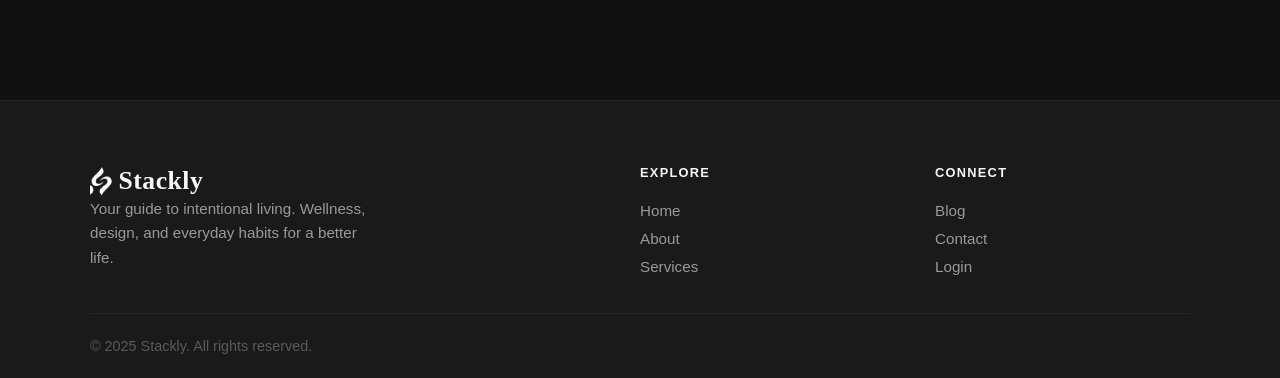
==== commit 35b6824f: "vv" ====
--- a/about-us.html
+++ b/about-us.html
@@ -3,13 +3,16 @@
 <head>
   <meta charset="UTF-8">
   <meta name="viewport" content="width=device-width, initial-scale=1.0">
-  <title>About Us - Stackly</title>
+  <title>Stackly</title>
   <link rel="stylesheet" href="css/styles.css">
 </head>
 <body class="page-about">
   <nav class="nav-wrapper">
     <div class="nav-container">
-      <a href="index.html" class="logo">Stackly</a>
+      <div class="logo-combo">
+        <img src="assets/logo.png" alt="Stackly logo" class="logo-img-white">
+        <span class="logo-text">Stackly</span>
+      </div>
       <ul class="nav-links">
         <li class="nav-dropdown">
           <a href="index.html" class="dropdown-trigger">Home</a>
@@ -36,7 +39,7 @@
           <p class="section-subtitle" style="margin-top: 1rem;">We believe lifestyle is the sum of daily choices—and that everyone deserves the knowledge and support to live intentionally.</p>
         </div>
         <div class="img-wrap reveal-right" style="aspect-ratio: 1;">
-          <img src="https://picsum.photos/seed/stackly-about-hero/600/600" alt="About us - Replace with your image">
+          <img src="assets/abt1.jpg" alt="About us - Replace with your image">
         </div>
       </div>
     </section>
@@ -44,7 +47,7 @@
     <section class="section-light">
       <div class="container split-img-left">
         <div class="img-wrap reveal-left" style="aspect-ratio: 3/4;">
-          <img src="https://picsum.photos/seed/stackly-story/500/667" alt="Our story - Replace with your image">
+          <img src="assets/abt3.jpg" alt="Our story - Replace with your image">
         </div>
         <div class="split-content reveal-right">
           <h2 class="section-title">Our Story</h2>
@@ -57,7 +60,7 @@
     <section class="section-dark">
       <div class="container reveal">
         <div class="img-wrap img-overlay featured-img" style="max-width: 900px; margin: 0 auto;">
-          <img src="https://picsum.photos/seed/stackly-mission/1000/400" alt="Mission - Replace with your image" style="width: 100%; height: 300px; object-fit: cover;">
+          <img src="assets/abt4.jpg" alt="Mission - Replace with your image" style="width: 100%; height: 300px; object-fit: cover;">
           <div class="overlay-text">
             <h2 class="section-title" style="margin-bottom: 0.5rem;">Our Mission</h2>
             <p>To empower people to design lifestyles that support their health, happiness, and values—one habit, one choice, one day at a time.</p>
@@ -71,17 +74,17 @@
         <h2 class="section-title">What We Stand For</h2>
         <div class="grid stagger">
           <div class="card">
-            <div class="card-img" style="height: 140px;"><img src="https://picsum.photos/seed/stackly-evidence/600/220" alt="Evidence - Replace with your image"></div>
+            <div class="card-img" style="height: 140px;"><img src="assets/abt5.jpg" alt="Evidence - Replace with your image"></div>
             <h3 style="font-family: var(--font-display); margin-bottom: 0.5rem;">Evidence-Based</h3>
             <p style="color: var(--gray-600); font-size: 0.95rem;">Science and expert input, not trends.</p>
           </div>
           <div class="card">
-            <div class="card-img" style="height: 140px;"><img src="https://picsum.photos/seed/stackly-inclusive/600/220" alt="Inclusive - Replace with your image"></div>
+            <div class="card-img" style="height: 140px;"><img src="assets/abt6.jpg" alt="Inclusive - Replace with your image"></div>
             <h3 style="font-family: var(--font-display); margin-bottom: 0.5rem;">Inclusive</h3>
             <p style="color: var(--gray-600); font-size: 0.95rem;">Wellness for everyone, every body.</p>
           </div>
           <div class="card">
-            <div class="card-img" style="height: 140px;"><img src="https://picsum.photos/seed/stackly-practical/600/220" alt="Practical - Replace with your image"></div>
+            <div class="card-img" style="height: 140px;"><img src="assets/abt7.jpg" alt="Practical - Replace with your image"></div>
             <h3 style="font-family: var(--font-display); margin-bottom: 0.5rem;">Practical</h3>
             <p style="color: var(--gray-600); font-size: 0.95rem;">Ideas you can use today.</p>
           </div>
@@ -95,17 +98,17 @@
         <p class="section-subtitle" style="margin-bottom: 2rem; text-align: center;">Writers, coaches, and designers united by intentional living.</p>
         <div class="grid stagger">
           <div class="card">
-            <div class="img-wrap" style="aspect-ratio: 1; margin: -1.75rem -1.75rem 1rem -1.75rem;"><img src="https://picsum.photos/seed/stackly-team1/400/400" alt="Team - Replace with your image"></div>
+            <div class="img-wrap" style="aspect-ratio: 1; margin: -1.75rem -1.75rem 1rem -1.75rem;"><img src="assets/abt8.avif" alt="Team - Replace with your image"></div>
             <h3 style="font-family: var(--font-display);">Editorial</h3>
             <p style="color: var(--gray-400); font-size: 0.9rem;">Clear, engaging content</p>
           </div>
           <div class="card">
-            <div class="img-wrap" style="aspect-ratio: 1; margin: -1.75rem -1.75rem 1rem -1.75rem;"><img src="https://picsum.photos/seed/stackly-team2/400/400" alt="Team - Replace with your image"></div>
+            <div class="img-wrap" style="aspect-ratio: 1; margin: -1.75rem -1.75rem 1rem -1.75rem;"><img src="assets/abt9.avif" alt="Team - Replace with your image"></div>
             <h3 style="font-family: var(--font-display);">Coaching</h3>
             <p style="color: var(--gray-400); font-size: 0.9rem;">Personalized guidance</p>
           </div>
           <div class="card">
-            <div class="img-wrap" style="aspect-ratio: 1; margin: -1.75rem -1.75rem 1rem -1.75rem;"><img src="https://picsum.photos/seed/stackly-team3/400/400" alt="Team - Replace with your image"></div>
+            <div class="img-wrap" style="aspect-ratio: 1; margin: -1.75rem -1.75rem 1rem -1.75rem;"><img src="assets/abt10.avif" alt="Team - Replace with your image"></div>
             <h3 style="font-family: var(--font-display);">Community</h3>
             <p style="color: var(--gray-400); font-size: 0.9rem;">Learn and grow together</p>
           </div>
@@ -120,7 +123,7 @@
           <p style="color: var(--gray-600); line-height: 1.8;">Meaningful change comes from stacking small, consistent actions. You don't overhaul your life overnight. You add one good habit, then another—until your default becomes the life you want.</p>
         </div>
         <div class="img-wrap reveal-right" style="aspect-ratio: 1;">
-          <img src="https://picsum.photos/seed/stackly-name/500/500" alt="Stackly - Replace with your image">
+          <img src="assets/abt11.jpg" alt="Stackly - Replace with your image">
         </div>
       </div>
     </section>
@@ -140,7 +143,7 @@
     <section class="section-light">
       <div class="container reveal">
         <div class="img-wrap featured-img reveal-scale" style="aspect-ratio: 21/9; margin-bottom: 2rem;">
-          <img src="https://picsum.photos/seed/stackly-join/1200/500" alt="Join us - Replace with your image">
+          <img src="assets/abt12.jpg" alt="Join us - Replace with your image">
         </div>
         <h2 class="section-title" style="text-align: center;">Join Us</h2>
         <p class="section-subtitle" style="margin: 1rem auto 1.5rem; text-align: center;">Subscribe for tips, explore our services, or reach out with questions.</p>
@@ -158,7 +161,7 @@
 
   <footer>
     <div class="footer-grid">
-      <div class="footer-brand"><a href="index.html" class="logo">Stackly</a><p>Your guide to intentional living. Wellness, design, and everyday habits for a better life.</p></div>
+      <div class="footer-brand"><div class="logo-combo"><img src="assets/logo.png" alt="Stackly logo" class="logo-img-white"><span class="logo-text">Stackly</span></div><p>Your guide to intentional living. Wellness, design, and everyday habits for a better life.</p></div>
       <div class="footer-links"><h4>Explore</h4><ul><li><a href="index.html">Home</a></li><li><a href="about-us.html">About</a></li><li><a href="service.html">Services</a></li></ul></div>
       <div class="footer-links"><h4>Connect</h4><ul><li><a href="blog.html">Blog</a></li><li><a href="contact.html">Contact</a></li><li><a href="login.html">Login</a></li></ul></div>
     </div>
--- a/css/styles.css
+++ b/css/styles.css
@@ -1,3 +1,23 @@
+/* Logo Combo Styles */
+.logo-combo {
+  display: flex;
+  align-items: center;
+  gap: 0.3rem;
+}
+.logo-img-white {
+  height: 32px;
+  filter: brightness(0) invert(1);
+  margin: 0;
+  display: block;
+}
+.logo-text {
+  font-family: var(--font-display);
+  font-size: 1.6rem;
+  font-weight: 600;
+  color: var(--white);
+  letter-spacing: 0.02em;
+  text-decoration: none;
+}
 /* Stackly Lifestyle - Black & White Theme */
 
 @import url('https://fonts.googleapis.com/css2?family=DM+Sans:opsz,wght@9..40,300;9..40,400;9..40,500;9..40,600;9..40,700&family=Playfair+Display:wght@400;500;600;700&display=swap');
